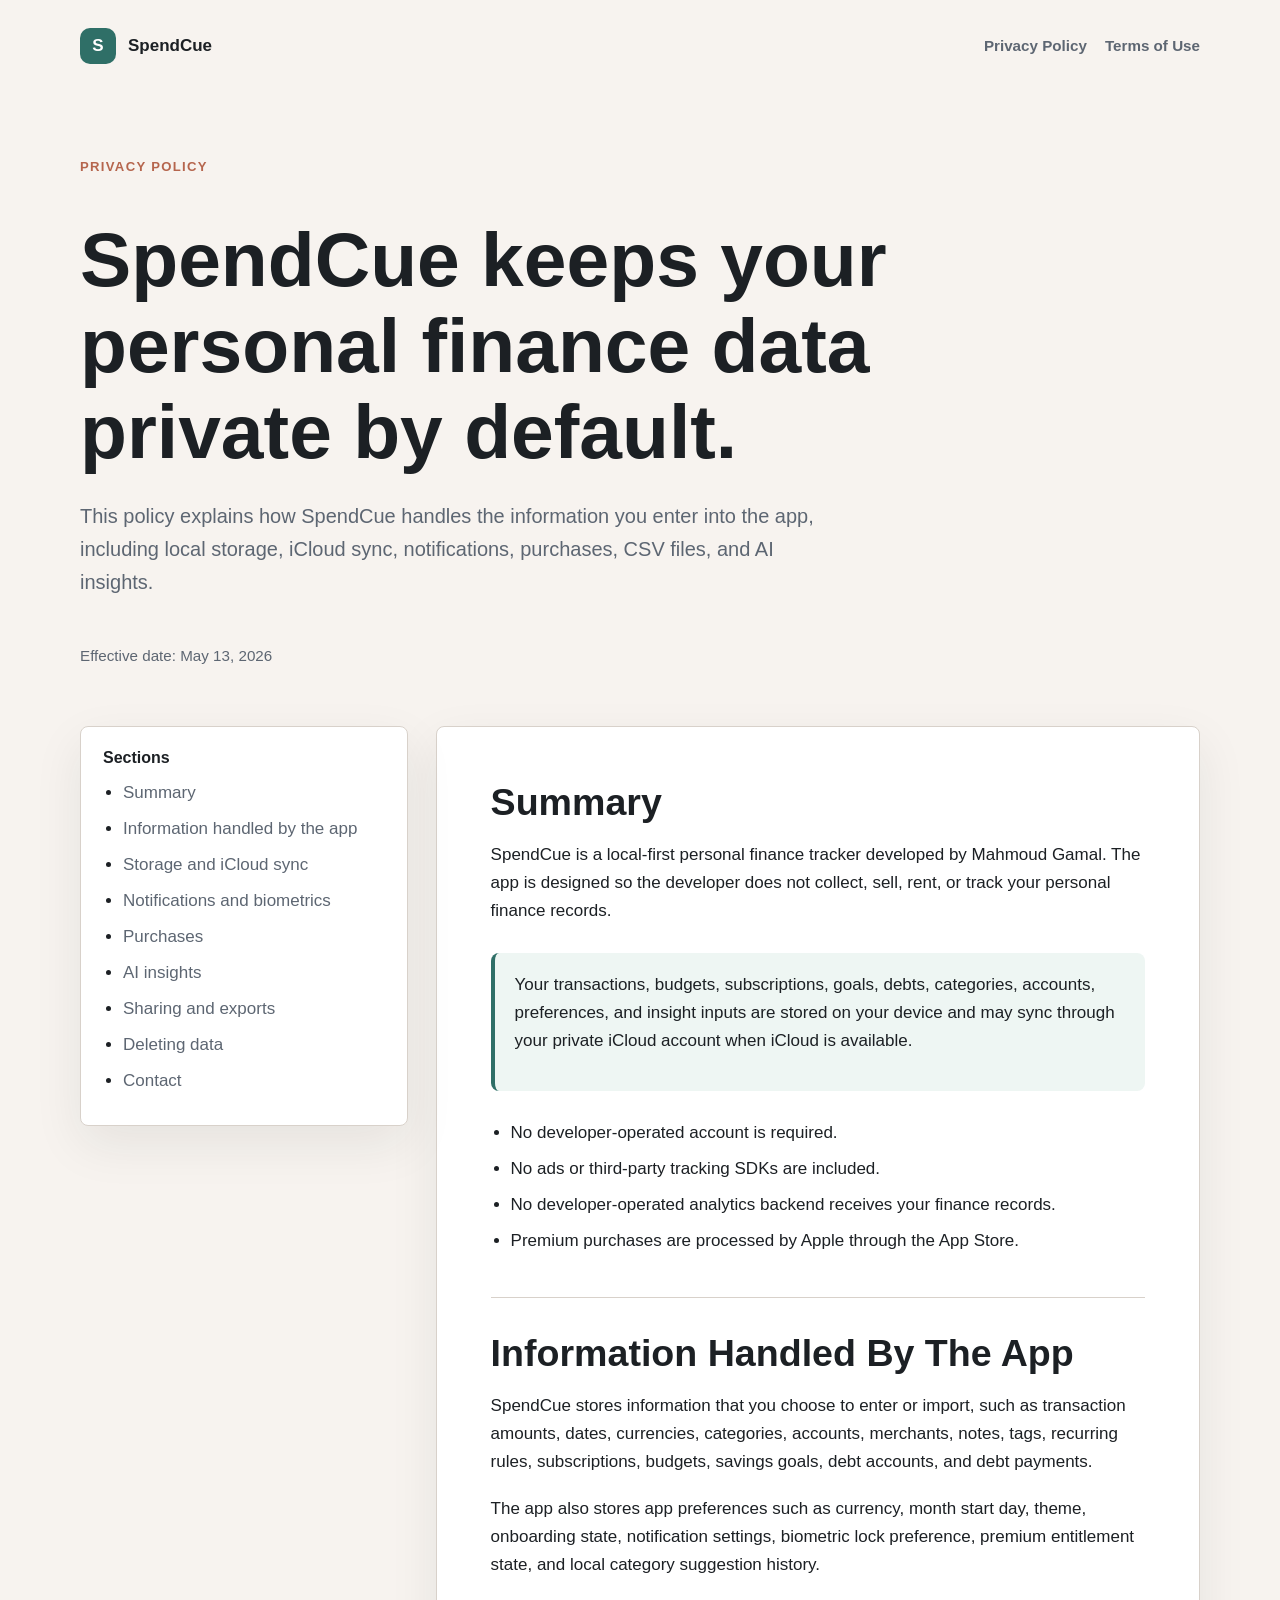
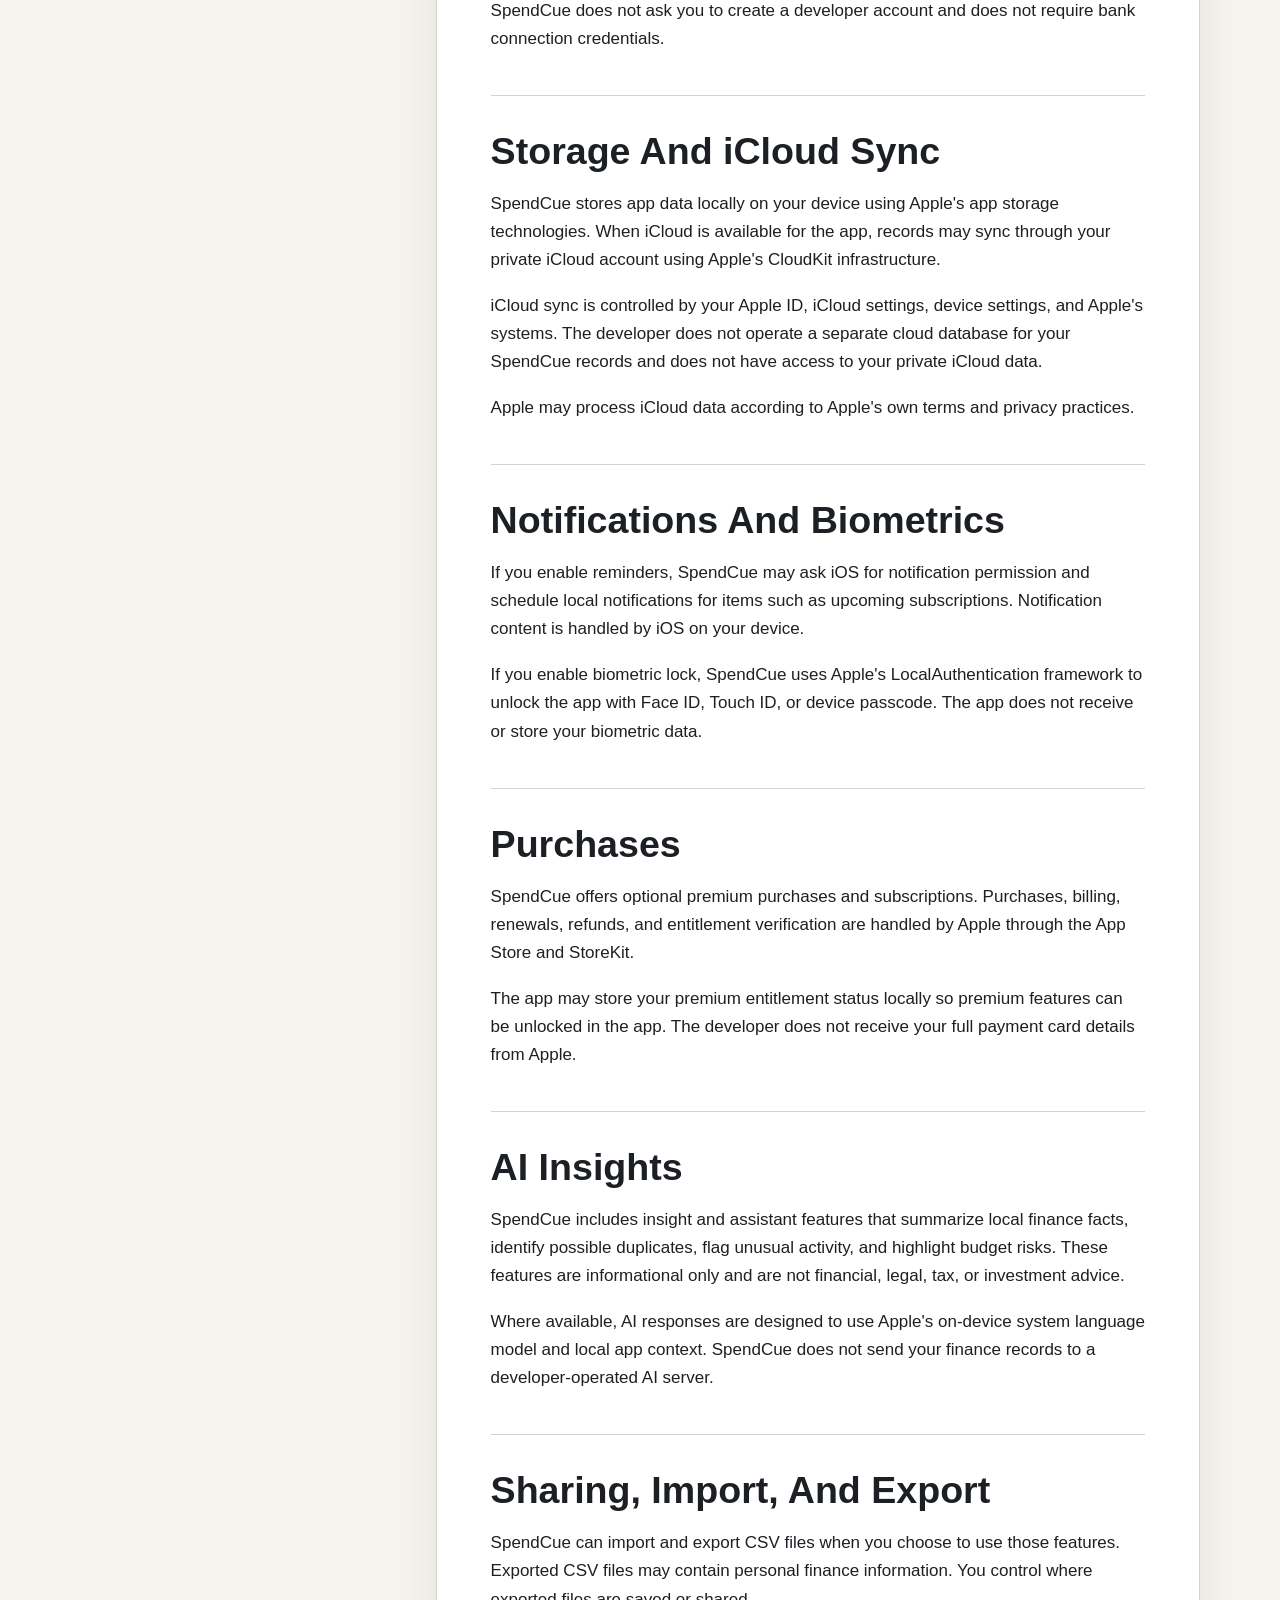
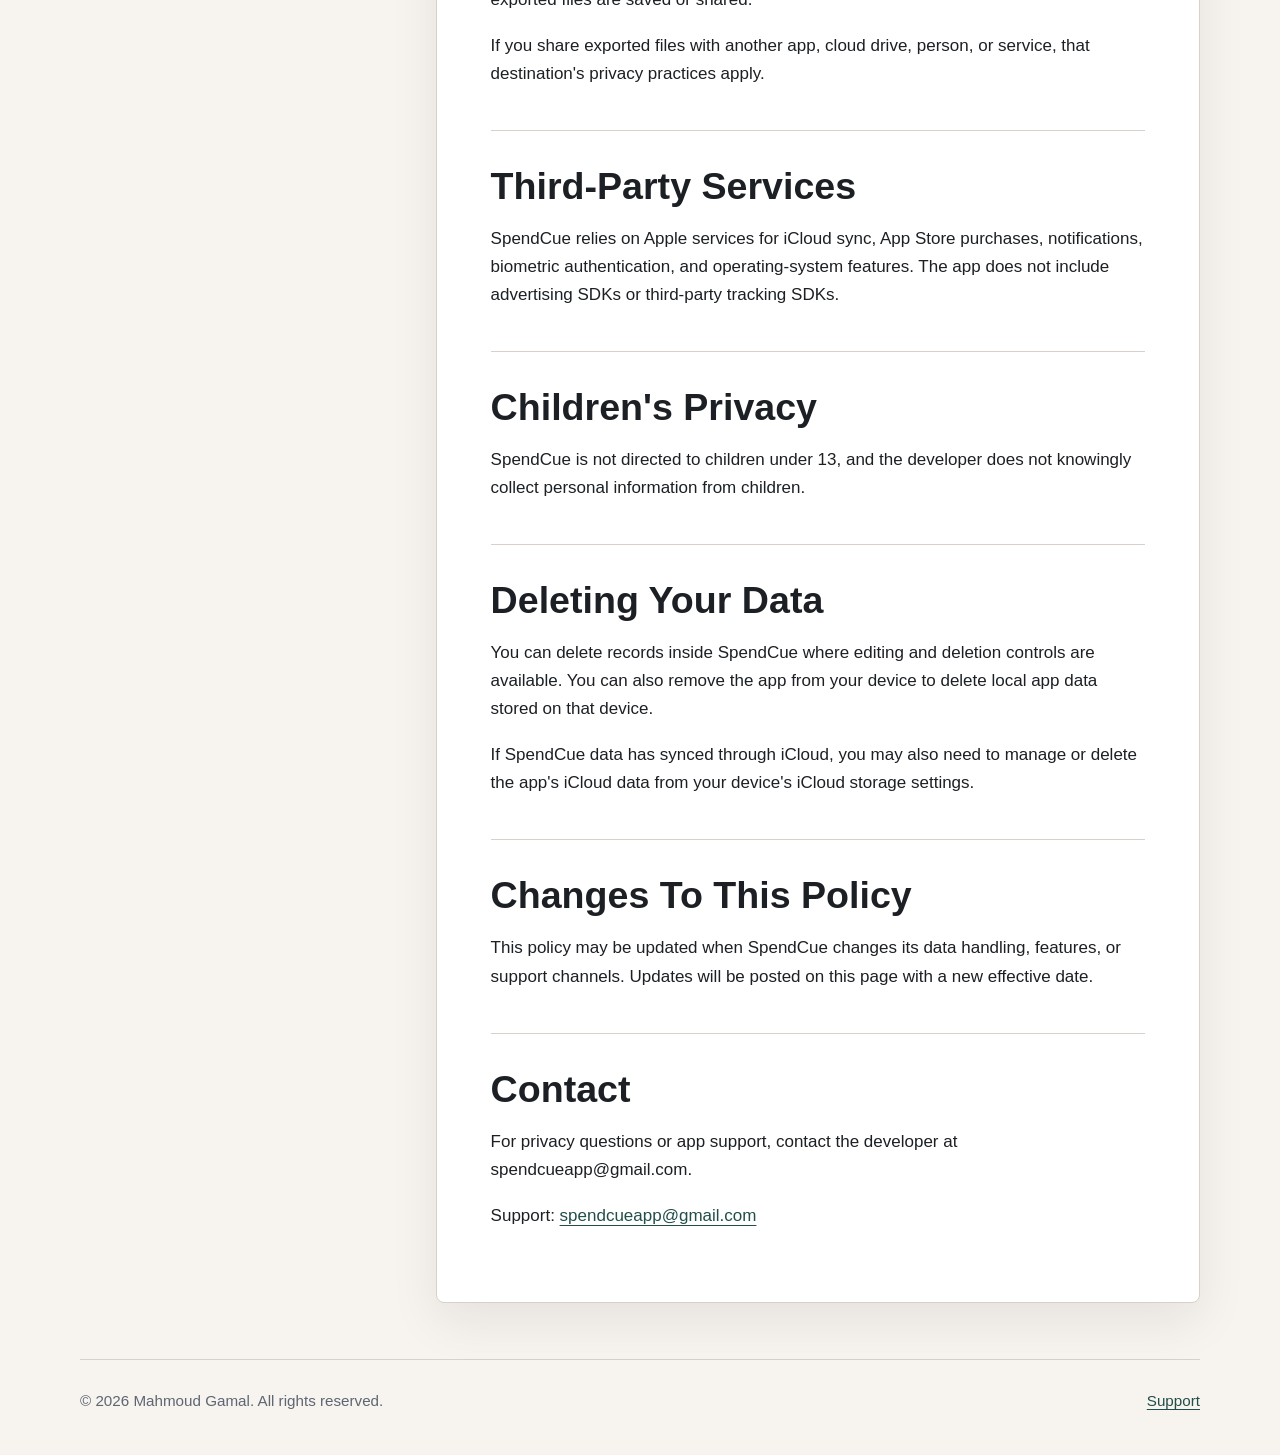
==== docs/privacy/index.html @ 09156de7 "Add SpendCue privacy policy site" ====
<!doctype html>
<html lang="en">
  <head>
    <meta charset="utf-8">
    <meta name="viewport" content="width=device-width, initial-scale=1">
    <title>SpendCue Privacy Policy</title>
    <meta name="description" content="Privacy Policy for SpendCue, a local-first personal finance tracker for iPhone.">
    <link rel="canonical" href="https://mahmoudfotta.github.io/SpendCue/privacy/">
    <link rel="stylesheet" href="../assets/styles.css">
  </head>
  <body>
    <header class="site-header">
      <a class="brand" href="../" aria-label="SpendCue home">
        <span class="brand-mark">S</span>
        <span>SpendCue</span>
      </a>
      <nav class="nav" aria-label="Primary navigation">
        <a href="../privacy/">Privacy Policy</a>
        <a href="https://www.apple.com/legal/internet-services/itunes/dev/stdeula/">Terms of Use</a>
      </nav>
    </header>

    <main>
      <section class="hero">
        <p class="eyebrow">Privacy Policy</p>
        <h1>SpendCue keeps your personal finance data private by default.</h1>
        <p class="lede">
          This policy explains how SpendCue handles the information you enter into the app, including local storage, iCloud sync, notifications, purchases, CSV files, and AI insights.
        </p>
        <p class="meta">Effective date: May 13, 2026</p>
      </section>

      <div class="content-grid">
        <aside class="summary" aria-label="Policy sections">
          <h2>Sections</h2>
          <ul>
            <li><a href="#summary">Summary</a></li>
            <li><a href="#information">Information handled by the app</a></li>
            <li><a href="#storage">Storage and iCloud sync</a></li>
            <li><a href="#notifications">Notifications and biometrics</a></li>
            <li><a href="#purchases">Purchases</a></li>
            <li><a href="#ai">AI insights</a></li>
            <li><a href="#sharing">Sharing and exports</a></li>
            <li><a href="#deletion">Deleting data</a></li>
            <li><a href="#contact">Contact</a></li>
          </ul>
        </aside>

        <article class="policy">
          <section id="summary">
            <h2>Summary</h2>
            <p>
              SpendCue is a local-first personal finance tracker developed by Mahmoud Gamal. The app is designed so the developer does not collect, sell, rent, or track your personal finance records.
            </p>
            <div class="callout">
              <p>
                Your transactions, budgets, subscriptions, goals, debts, categories, accounts, preferences, and insight inputs are stored on your device and may sync through your private iCloud account when iCloud is available.
              </p>
            </div>
            <ul>
              <li>No developer-operated account is required.</li>
              <li>No ads or third-party tracking SDKs are included.</li>
              <li>No developer-operated analytics backend receives your finance records.</li>
              <li>Premium purchases are processed by Apple through the App Store.</li>
            </ul>
          </section>

          <section id="information">
            <h2>Information Handled By The App</h2>
            <p>
              SpendCue stores information that you choose to enter or import, such as transaction amounts, dates, currencies, categories, accounts, merchants, notes, tags, recurring rules, subscriptions, budgets, savings goals, debt accounts, and debt payments.
            </p>
            <p>
              The app also stores app preferences such as currency, month start day, theme, onboarding state, notification settings, biometric lock preference, premium entitlement state, and local category suggestion history.
            </p>
            <p>
              SpendCue does not ask you to create a developer account and does not require bank connection credentials.
            </p>
          </section>

          <section id="storage">
            <h2>Storage And iCloud Sync</h2>
            <p>
              SpendCue stores app data locally on your device using Apple's app storage technologies. When iCloud is available for the app, records may sync through your private iCloud account using Apple's CloudKit infrastructure.
            </p>
            <p>
              iCloud sync is controlled by your Apple ID, iCloud settings, device settings, and Apple's systems. The developer does not operate a separate cloud database for your SpendCue records and does not have access to your private iCloud data.
            </p>
            <p>
              Apple may process iCloud data according to Apple's own terms and privacy practices.
            </p>
          </section>

          <section id="notifications">
            <h2>Notifications And Biometrics</h2>
            <p>
              If you enable reminders, SpendCue may ask iOS for notification permission and schedule local notifications for items such as upcoming subscriptions. Notification content is handled by iOS on your device.
            </p>
            <p>
              If you enable biometric lock, SpendCue uses Apple's LocalAuthentication framework to unlock the app with Face ID, Touch ID, or device passcode. The app does not receive or store your biometric data.
            </p>
          </section>

          <section id="purchases">
            <h2>Purchases</h2>
            <p>
              SpendCue offers optional premium purchases and subscriptions. Purchases, billing, renewals, refunds, and entitlement verification are handled by Apple through the App Store and StoreKit.
            </p>
            <p>
              The app may store your premium entitlement status locally so premium features can be unlocked in the app. The developer does not receive your full payment card details from Apple.
            </p>
          </section>

          <section id="ai">
            <h2>AI Insights</h2>
            <p>
              SpendCue includes insight and assistant features that summarize local finance facts, identify possible duplicates, flag unusual activity, and highlight budget risks. These features are informational only and are not financial, legal, tax, or investment advice.
            </p>
            <p>
              Where available, AI responses are designed to use Apple's on-device system language model and local app context. SpendCue does not send your finance records to a developer-operated AI server.
            </p>
          </section>

          <section id="sharing">
            <h2>Sharing, Import, And Export</h2>
            <p>
              SpendCue can import and export CSV files when you choose to use those features. Exported CSV files may contain personal finance information. You control where exported files are saved or shared.
            </p>
            <p>
              If you share exported files with another app, cloud drive, person, or service, that destination's privacy practices apply.
            </p>
          </section>

          <section id="third-parties">
            <h2>Third-Party Services</h2>
            <p>
              SpendCue relies on Apple services for iCloud sync, App Store purchases, notifications, biometric authentication, and operating-system features. The app does not include advertising SDKs or third-party tracking SDKs.
            </p>
          </section>

          <section id="children">
            <h2>Children's Privacy</h2>
            <p>
              SpendCue is not directed to children under 13, and the developer does not knowingly collect personal information from children.
            </p>
          </section>

          <section id="deletion">
            <h2>Deleting Your Data</h2>
            <p>
              You can delete records inside SpendCue where editing and deletion controls are available. You can also remove the app from your device to delete local app data stored on that device.
            </p>
            <p>
              If SpendCue data has synced through iCloud, you may also need to manage or delete the app's iCloud data from your device's iCloud storage settings.
            </p>
          </section>

          <section id="changes">
            <h2>Changes To This Policy</h2>
            <p>
              This policy may be updated when SpendCue changes its data handling, features, or support channels. Updates will be posted on this page with a new effective date.
            </p>
          </section>

          <section id="contact">
            <h2>Contact</h2>
            <p>
              For privacy questions or app support, contact the developer at spendcueapp@gmail.com.
            </p>
            <p>
              Support: <a href="mailto:spendcueapp@gmail.com">spendcueapp@gmail.com</a>
            </p>
          </section>
        </article>
      </div>
    </main>

    <footer class="site-footer">
      <span>&copy; 2026 Mahmoud Gamal. All rights reserved.</span>
      <span><a href="../">Support</a></span>
    </footer>
  </body>
</html>
---- docs/assets/styles.css ----
:root {
  color-scheme: light;
  --bg: #f7f3ef;
  --surface: #ffffff;
  --ink: #1c2024;
  --muted: #5d6672;
  --line: #d8d1ca;
  --brand: #2f6f67;
  --brand-strong: #214e49;
  --accent: #b5654d;
  --shadow: 0 18px 50px rgba(31, 37, 44, 0.08);
}

* {
  box-sizing: border-box;
}

html {
  scroll-behavior: smooth;
}

body {
  margin: 0;
  background: var(--bg);
  color: var(--ink);
  font-family: -apple-system, BlinkMacSystemFont, "Segoe UI", sans-serif;
  font-size: 17px;
  line-height: 1.65;
}

a {
  color: var(--brand-strong);
  text-decoration-thickness: 0.08em;
  text-underline-offset: 0.22em;
}

.site-header,
.site-footer {
  width: min(1120px, calc(100% - 40px));
  margin: 0 auto;
}

.site-header {
  display: flex;
  align-items: center;
  justify-content: space-between;
  gap: 24px;
  padding: 28px 0;
}

.brand {
  display: inline-flex;
  align-items: center;
  gap: 12px;
  color: var(--ink);
  font-weight: 700;
  letter-spacing: 0;
  text-decoration: none;
}

.brand-mark {
  display: grid;
  width: 36px;
  height: 36px;
  place-items: center;
  border-radius: 10px;
  background: var(--brand);
  color: #ffffff;
  font-weight: 800;
}

.nav {
  display: flex;
  align-items: center;
  gap: 18px;
  flex-wrap: wrap;
}

.nav a {
  color: var(--muted);
  font-size: 0.95rem;
  font-weight: 600;
  text-decoration: none;
}

.nav a:hover {
  color: var(--brand-strong);
}

main {
  width: min(1120px, calc(100% - 40px));
  margin: 0 auto 56px;
}

.hero {
  display: grid;
  gap: 26px;
  padding: 64px 0 40px;
}

.eyebrow {
  color: var(--accent);
  font-size: 0.82rem;
  font-weight: 800;
  letter-spacing: 0.1em;
  margin: 0 0 12px;
  text-transform: uppercase;
}

h1,
h2,
h3 {
  letter-spacing: 0;
  line-height: 1.12;
}

h1 {
  max-width: 820px;
  margin: 0;
  font-size: clamp(2.45rem, 6vw, 4.85rem);
}

h2 {
  margin: 0 0 18px;
  font-size: clamp(1.65rem, 3vw, 2.35rem);
}

h3 {
  margin: 28px 0 10px;
  font-size: 1.12rem;
}

p {
  margin: 0 0 18px;
}

.lede {
  max-width: 760px;
  color: var(--muted);
  font-size: clamp(1.08rem, 2vw, 1.25rem);
}

.actions {
  display: flex;
  gap: 12px;
  flex-wrap: wrap;
  margin-top: 8px;
}

.button {
  display: inline-flex;
  align-items: center;
  justify-content: center;
  min-height: 46px;
  padding: 10px 18px;
  border: 1px solid transparent;
  border-radius: 8px;
  background: var(--brand);
  color: #ffffff;
  font-weight: 700;
  text-decoration: none;
}

.button.secondary {
  border-color: var(--line);
  background: transparent;
  color: var(--brand-strong);
}

.content-grid {
  display: grid;
  grid-template-columns: 0.9fr 2.1fr;
  gap: 28px;
  align-items: start;
}

.summary,
.policy {
  border: 1px solid var(--line);
  border-radius: 8px;
  background: var(--surface);
  box-shadow: var(--shadow);
}

.summary {
  position: sticky;
  top: 20px;
  padding: 22px;
}

.summary h2 {
  margin-bottom: 12px;
  font-size: 1rem;
}

.summary ul,
.policy ul {
  margin: 0;
  padding-left: 20px;
}

.summary li,
.policy li {
  margin: 8px 0;
}

.summary a {
  color: var(--muted);
  text-decoration: none;
}

.summary a:hover {
  color: var(--brand-strong);
}

.policy {
  padding: clamp(26px, 5vw, 54px);
}

.policy section + section {
  margin-top: 42px;
  padding-top: 34px;
  border-top: 1px solid var(--line);
}

.callout {
  margin: 28px 0;
  padding: 18px 20px;
  border-left: 4px solid var(--brand);
  border-radius: 8px;
  background: #eef6f3;
}

.meta {
  color: var(--muted);
  font-size: 0.95rem;
}

.cards {
  display: grid;
  grid-template-columns: repeat(3, minmax(0, 1fr));
  gap: 16px;
}

.card {
  min-height: 180px;
  padding: 22px;
  border: 1px solid var(--line);
  border-radius: 8px;
  background: var(--surface);
  box-shadow: var(--shadow);
}

.card h2 {
  font-size: 1.25rem;
}

.site-footer {
  display: flex;
  justify-content: space-between;
  gap: 20px;
  padding: 28px 0 42px;
  border-top: 1px solid var(--line);
  color: var(--muted);
  font-size: 0.95rem;
}

@media (max-width: 820px) {
  .site-header,
  .site-footer {
    align-items: flex-start;
    flex-direction: column;
  }

  .hero {
    padding-top: 36px;
  }

  .content-grid,
  .cards {
    grid-template-columns: 1fr;
  }

  .summary {
    position: static;
  }
}
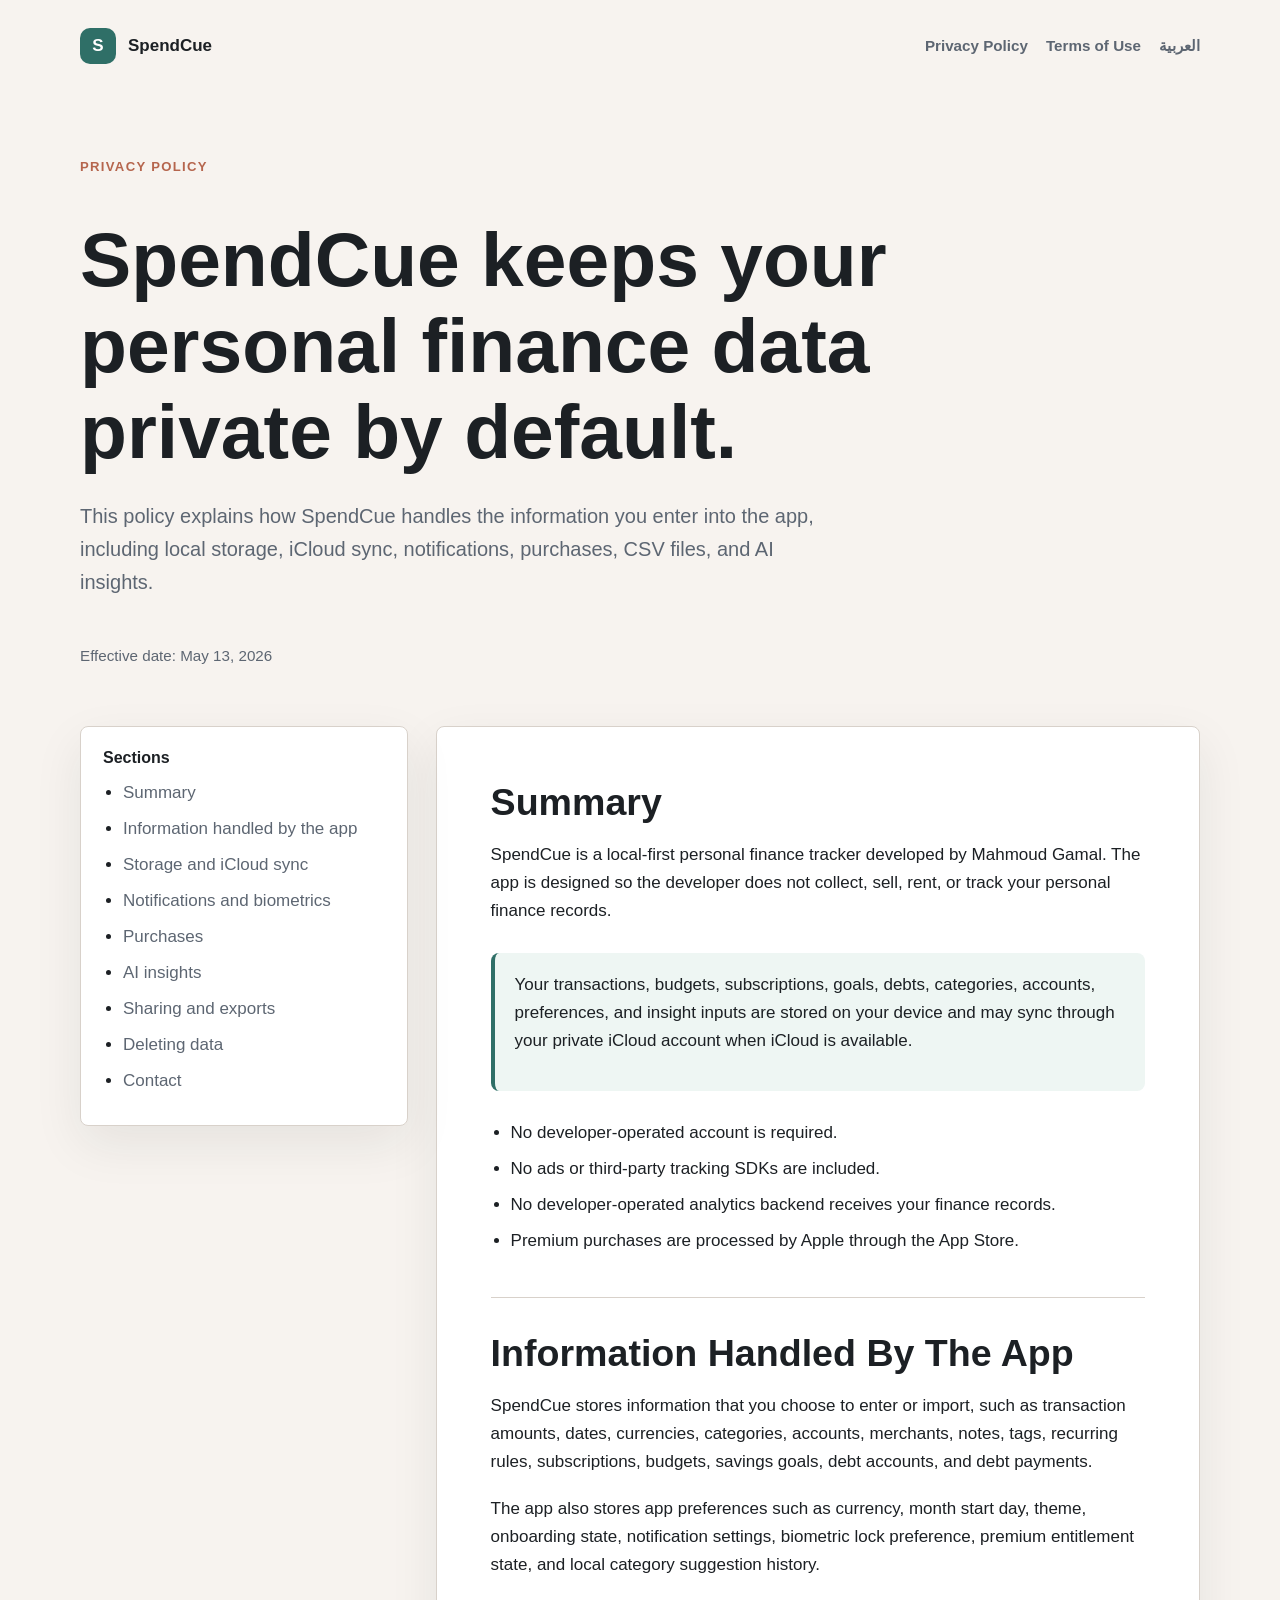
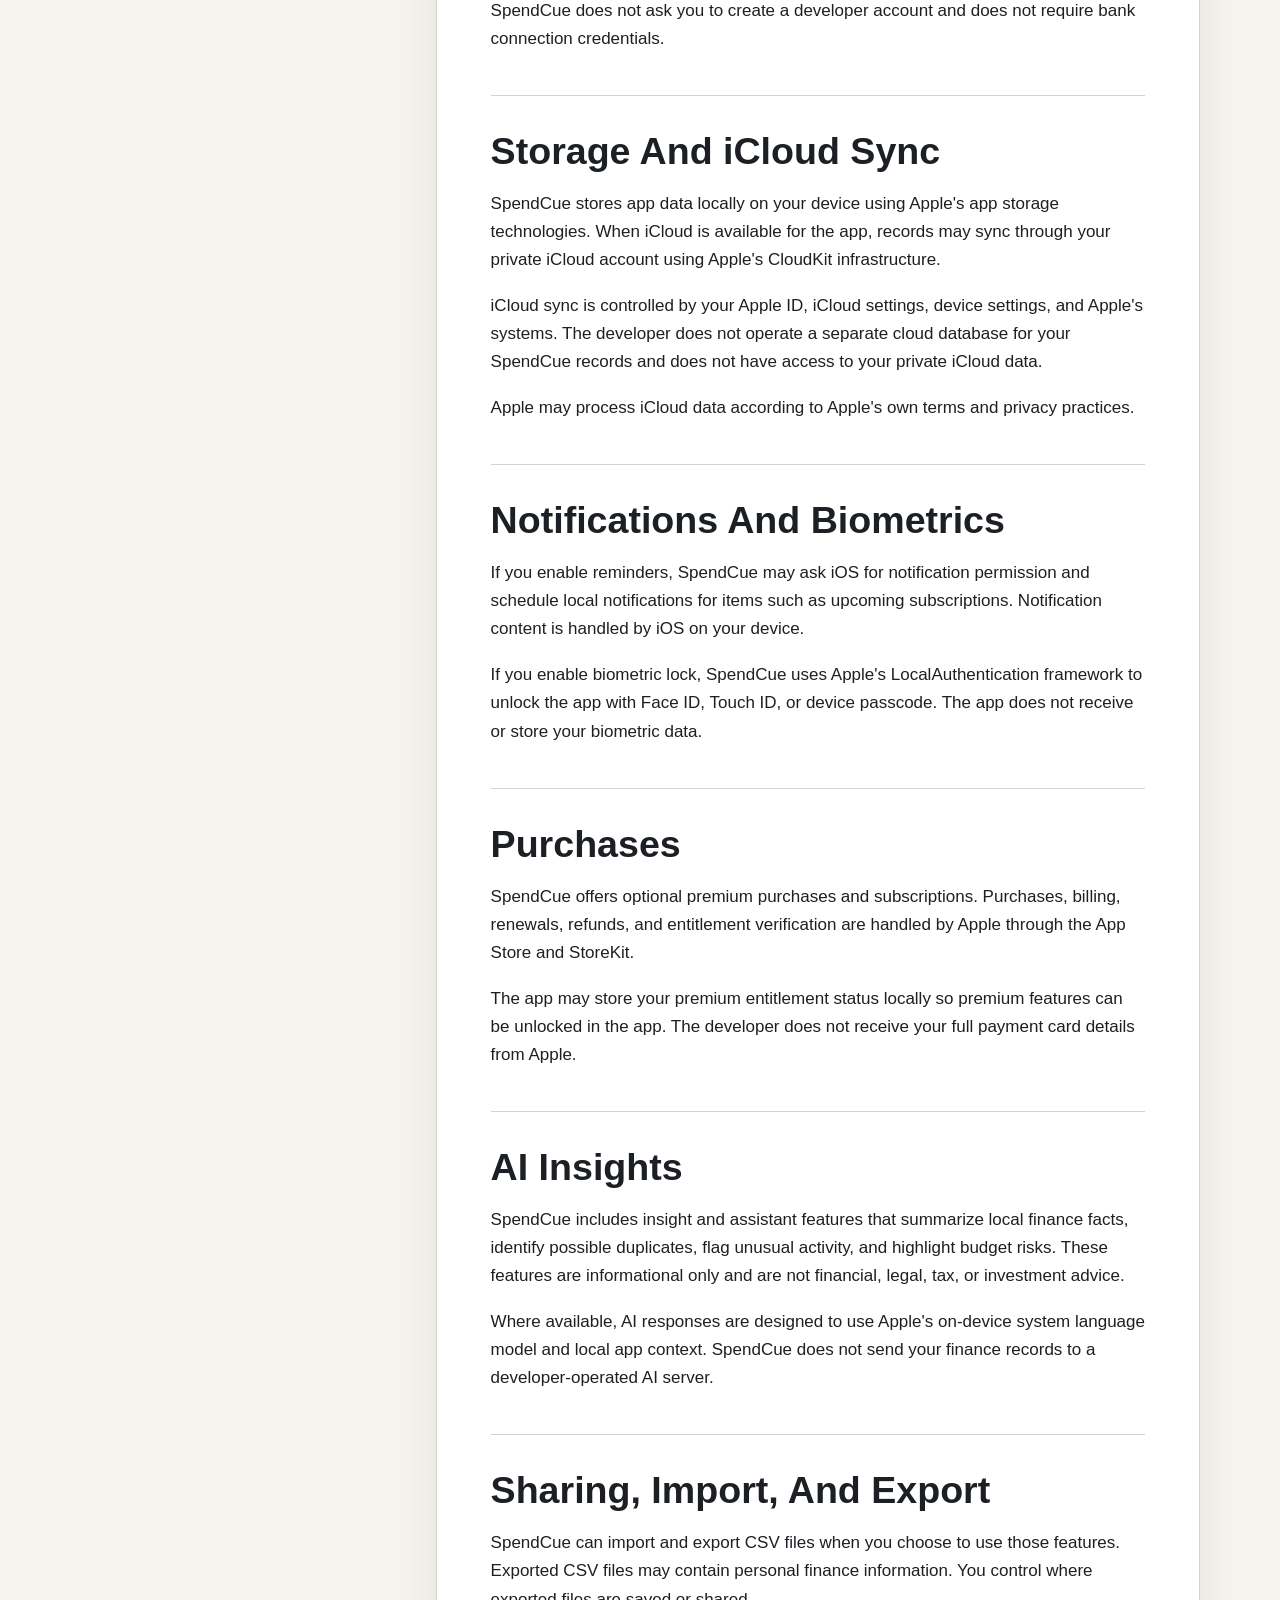
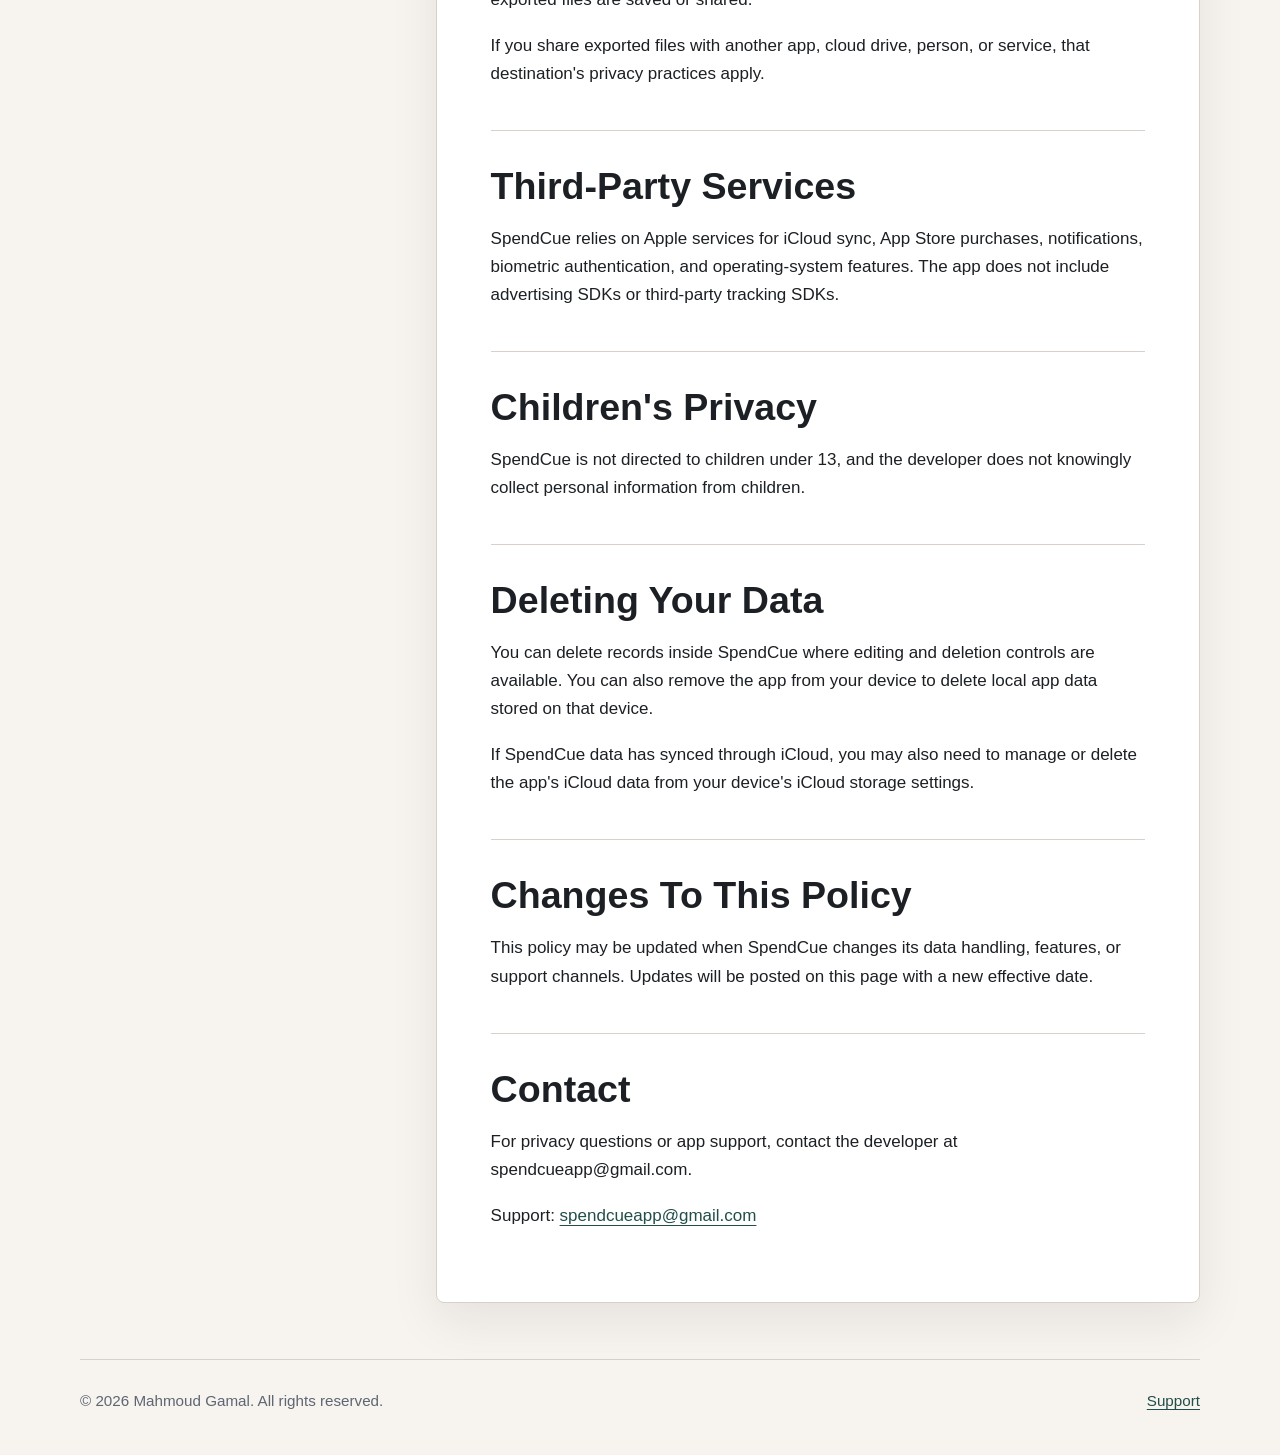
==== commit 7579d573: "Add Arabic privacy policy pages" ====
--- a/docs/privacy/index.html
+++ b/docs/privacy/index.html
@@ -5,7 +5,10 @@
     <meta name="viewport" content="width=device-width, initial-scale=1">
     <title>SpendCue Privacy Policy</title>
     <meta name="description" content="Privacy Policy for SpendCue, a local-first personal finance tracker for iPhone.">
-    <link rel="canonical" href="https://mahmoudfotta.github.io/SpendCue/privacy/">
+    <link rel="canonical" href="https://mahmoudfotta.github.io/SpendCuePrivacy/privacy/">
+    <link rel="alternate" hreflang="en" href="https://mahmoudfotta.github.io/SpendCuePrivacy/privacy/">
+    <link rel="alternate" hreflang="ar" href="https://mahmoudfotta.github.io/SpendCuePrivacy/ar/privacy/">
+    <link rel="alternate" hreflang="x-default" href="https://mahmoudfotta.github.io/SpendCuePrivacy/privacy/">
     <link rel="stylesheet" href="../assets/styles.css">
   </head>
   <body>
@@ -17,6 +20,7 @@
       <nav class="nav" aria-label="Primary navigation">
         <a href="../privacy/">Privacy Policy</a>
         <a href="https://www.apple.com/legal/internet-services/itunes/dev/stdeula/">Terms of Use</a>
+        <a href="../ar/privacy/" lang="ar">العربية</a>
       </nav>
     </header>
 
--- a/docs/assets/styles.css
+++ b/docs/assets/styles.css
@@ -26,6 +26,10 @@
   font-family: -apple-system, BlinkMacSystemFont, "Segoe UI", sans-serif;
   font-size: 17px;
   line-height: 1.65;
+}
+
+html[dir="rtl"] body {
+  text-align: right;
 }
 
 a {
@@ -199,6 +203,12 @@
   padding-left: 20px;
 }
 
+html[dir="rtl"] .summary ul,
+html[dir="rtl"] .policy ul {
+  padding-right: 20px;
+  padding-left: 0;
+}
+
 .summary li,
 .policy li {
   margin: 8px 0;
@@ -229,6 +239,11 @@
   border-left: 4px solid var(--brand);
   border-radius: 8px;
   background: #eef6f3;
+}
+
+html[dir="rtl"] .callout {
+  border-right: 4px solid var(--brand);
+  border-left: 0;
 }
 
 .meta {
